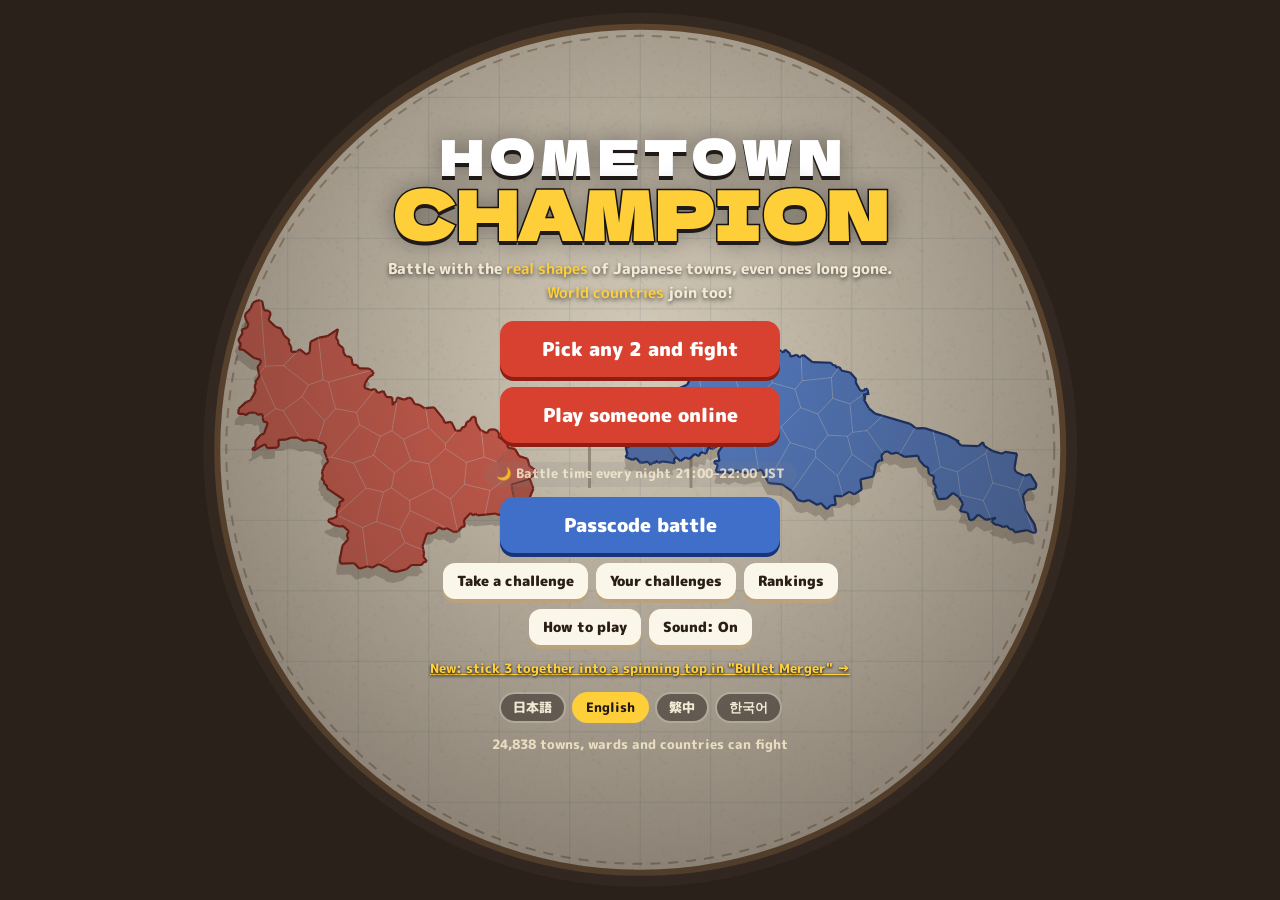
==== adcheck.html @ 445f2512 "広告の確認用ページ（見本・公開はしない） Co-Authored-By: Claude Opus 5.5 <noreply@anthropic.com> Claude-Session: https:/" ====
<!doctype html>
<html lang="ja">
<head>
<!-- Google tag (gtag.js) -->
<script async src="https://www.googletagmanager.com/gtag/js?id=G-5RB6XMN0QR"></script>
<script>
  window.dataLayer = window.dataLayer || [];
  function gtag(){dataLayer.push(arguments);}
  gtag('js', new Date());
  gtag('config', 'G-5RB6XMN0QR');
</script>
<meta charset="utf-8">
<meta name="viewport" content="width=device-width,initial-scale=1,maximum-scale=1,user-scalable=no,viewport-fit=cover">
<title>地元の最強</title>
<meta name="description" content="全国の市町村と世界の国の「本物の形」でぶつかり合う。明治から今まで、なくなった町村も昔の国も出られる。あなたの地元は最強か？">
<meta name="theme-color" content="#2a211b">
<meta property="og:title" content="地元の最強">
<meta property="og:description" content="全国の市町村と世界の国・州・都市・町、24,838が本物の形でぶつかり合う。あなたの地元は最強か？">
<meta property="og:type" content="website">
<meta property="og:url" content="https://nasubi-no-oniwa.github.io/jimoto/">
<meta property="og:site_name" content="なすびのお庭">
<meta property="og:image" content="https://nasubi-no-oniwa.github.io/jimoto/icons/ogp.png">
<meta property="og:image:width" content="1200">
<meta property="og:image:height" content="630">
<meta name="twitter:card" content="summary_large_image">
<meta name="twitter:title" content="地元の最強">
<meta name="twitter:description" content="全国の市町村と世界の国・州・都市・町、24,838が本物の形でぶつかり合う。あなたの地元は最強か？">
<meta name="twitter:image" content="https://nasubi-no-oniwa.github.io/jimoto/icons/ogp.png">
<meta name="apple-mobile-web-app-capable" content="yes">
<link rel="manifest" href="manifest.json">
<link rel="icon" href="icons/icon-192.png">
<link rel="apple-touch-icon" href="icons/apple-touch-icon.png">
<link rel="preconnect" href="https://fonts.googleapis.com">
<link rel="preconnect" href="https://fonts.gstatic.com" crossorigin>
<link href="https://fonts.googleapis.com/css2?family=Dela+Gothic+One&family=Yuji+Syuku&family=M+PLUS+Rounded+1c:wght@500;800;900&display=swap" rel="stylesheet">
<link rel="stylesheet" href="css/style.css?v=13">
<!-- nasubi-track: 結果画面とXへの投稿の回数を記録（ゲームの動きには影響しない） -->
<script>(function(){try{var G="jimoto",IDS=["result"];
function ev(n){try{if(typeof gtag==='function')gtag('event',n,{game:G});}catch(e){}}
var o=window.open;window.open=function(u){try{if(/intent\/(post|tweet)/.test(String(u)))ev('x_share');}catch(e){}return o.apply(window,arguments);};
if(!IDS.length)return;
function vis(e){if(!e||!e.isConnected||e.closest('[hidden]'))return false;var r=e.getBoundingClientRect();if(r.width<1||r.height<1)return false;for(var n=e;n&&n.nodeType===1;n=n.parentElement){var s=getComputedStyle(n);if(s.display==='none'||s.visibility==='hidden'||parseFloat(s.opacity)<0.05)return false;}return true;}
var was={};setInterval(function(){try{var any=false;for(var i=0;i<IDS.length;i++){if(vis(document.getElementById(IDS[i])))any=true;}if(any&&!was.v)ev('result_view');was.v=any;}catch(e){}},700);
}catch(e){}})();</script>
<meta name="robots" content="noindex">
<!-- nasubi-ad: 結果画面の決めた場所のいちばん下に広告の帯を1つだけ出す（遊んでいる最中は出さない・ボタンに重ねない） -->
<script>(function(){try{var C=[{"a": "#result .sheet-in", "v": "#result"}],AD='https://nasubi-no-oniwa.github.io/ad/';
if(/[?&]noad=1/.test(location.search))return;
var ifr=null,boxes=[];
function vis(e){if(!e||!e.isConnected||e.closest('[hidden]'))return false;var r=e.getBoundingClientRect();if(r.width<1||r.height<1)return false;for(var n=e;n&&n.nodeType===1;n=n.parentElement){var s=getComputedStyle(n);if(s.display==='none'||s.visibility==='hidden'||parseFloat(s.opacity)<0.05)return false;}return true;}
function mk(){var b=document.createElement('div');b.className='nsb-ad';b.style.cssText='display:block;width:320px;max-width:100%;height:50px;margin:12px auto 0;overflow:hidden;flex:0 0 auto;';return b;}
function place(){for(var i=0;i<C.length;i++){var a=document.querySelector(C[i].a);if(!a)continue;var b=boxes[i]||(boxes[i]=mk());if(b.parentNode!==a)a.appendChild(b);}}
function tick(){try{place();for(var i=0;i<C.length;i++){var v=document.querySelector(C[i].v),b=boxes[i];if(b&&vis(v)&&vis(b)){if(!ifr){ifr=document.createElement('iframe');ifr.title='ad';ifr.setAttribute('scrolling','no');ifr.width=320;ifr.height=50;ifr.style.cssText='border:0;width:320px;height:50px;display:block;max-width:100%';ifr.src=AD;}if(ifr.parentNode!==b)b.appendChild(ifr);return;}}}catch(_){}}
function go(){place();try{new MutationObserver(place).observe(document.body,{childList:true,subtree:true});}catch(_){}setInterval(tick,700);}
if(document.body)go();else document.addEventListener('DOMContentLoaded',go);
}catch(e){}})();</script>
</head>
<body>
<canvas id="arena"></canvas>

<!-- タイトル -->
<section class="screen active" id="s-title">
  <div class="t-wrap">
    <div class="logo" data-ih="logo"><span class="l1">地元の</span><span class="l2">最強</span></div>
    <p class="sub" data-ih="tagline">市町村の<b>本物の形</b>でぶつかり合え。<br>明治から今まで、なくなった町村もぜんぶ出られる。<br><b>世界の国</b>も参戦！</p>
    <div class="t-btns">
      <button class="btn big hot" id="btn-play" data-i="btn_play">好きな2つを戦わせる</button>
      <button class="btn big blue" id="btn-online" data-i="btn_online">あいことば対戦</button>
      <div class="row t-row2">
        <button class="btn sm2" id="btn-chal" data-i="btn_chal">挑戦状と戦う</button>
        <button class="btn sm2" id="btn-mine" data-i="btn_mine">あなたの挑戦状</button>
        <button class="btn sm2" id="btn-bz" data-i="btn_bz">番付</button>
      </div>
      <div class="row t-row2">
        <button class="btn sm2" id="btn-howto" data-i="howto">あそびかた</button>
        <button class="btn sm2" id="btn-snd"><span data-i="snd">音：</span><span id="snd-name">あり</span></button>
      </div>
      <p class="chal-mine" id="chal-mine"></p>
      <button class="news" id="chal-news" hidden></button>
      <a class="to-dangan" href="../dangan/" data-i="dangan_link">新作：3つをくっつけてコマにする「弾丸合併」→</a>
      <div class="langs" role="group" aria-label="Language"><button type="button" data-lang="ja">日本語</button><button type="button" data-lang="en">English</button><button type="button" data-lang="zh">繁中</button><button type="button" data-lang="ko">한국어</button></div>
    </div>
    <p class="loading" id="loading">市町村を読みこみ中…</p>
  </div>
</section>

<!-- えらぶ -->
<section class="screen" id="s-setup">
  <header class="bar">
    <button class="btn sm ghost" id="btn-setup-back" data-i="back_arrow">← もどる</button>
    <select class="cls" id="cls-sel"></select>
    <div class="mode" id="mode-box">
      <button class="seg on" data-mode="pol" data-i="pol_on">政策あり</button><button class="seg" data-mode="nopol" data-i="pol_off">政策なし</button>
    </div>
    <div class="on-st" id="on-st"></div>
  </header>
  <div class="side-tabs" id="side-tabs"></div>
  <div class="slots" id="slots" data-tab="0">
    <div class="slot" id="slot0"></div>
    <div class="vs-mid"><span>VS</span></div>
    <div class="slot" id="slot1"></div>
  </div>
  <footer class="bar bottom">
    <button class="btn big hot" id="btn-fight" data-i="fight_btn">はっけよい！</button>
  </footer>
</section>

<!-- 検索 -->
<div class="sheet" id="picker">
  <div class="sheet-in">
    <div class="pk-head">
      <input id="pk-q" type="search" placeholder="市町村の名前（ひらがなでもOK）" data-ip="ph_pk" autocomplete="off">
      <button class="btn sm" id="pk-rand" data-i="random">おまかせ</button>
      <button class="btn sm ghost" id="pk-close" data-i="close">とじる</button>
    </div>
    <div class="pk-hint" id="pk-hint" data-i="pk_hint0">例：「ふちゅう」「湯布院」「北海道 村」</div>
    <ul class="pk-list" id="pk-list"></ul>
  </div>
</div>

<!-- 試合 -->
<section class="screen" id="s-battle">
  <div class="hud">
    <div class="hp l"><b id="hn0"></b><div class="gauge"><i id="hg0"></i></div><span id="hv0">100%</span></div>
    <div class="clock" id="clock">60</div>
    <div class="hp r"><span id="hv1">100%</span><div class="gauge"><i id="hg1"></i></div><b id="hn1"></b></div>
  </div>
  <div class="call" id="call"></div>
  <div class="rec-bar" id="rec-bar" hidden><span class="rec-dot"></span><span id="rec-txt"></span><button class="btn sm" id="rec-cancel" data-i="vid_cancel">やめる</button></div>
  <div class="b-btns"><button class="btn sm ghost" id="btn-speed">×1</button><button class="btn sm ghost" id="btn-skip" data-i="skip">結果へ</button></div>
</section>

<!-- 結果 -->
<div class="sheet" id="result">
  <div class="sheet-in res">
    <div class="res-t" id="res-t"></div>
    <div class="res-line" id="res-line"></div>
    <canvas id="res-img" width="1200" height="675" hidden></canvas>
    <div class="row r-main"><button class="btn big hot img-btn" id="btn-img">勝利画像を出す</button><button class="btn big blue" id="btn-vid" data-i="vid_post">動画で投稿</button></div>
    <div class="row">
      <button class="btn" id="btn-replay" data-i="replay">もう一度見る</button>
      <button class="btn" id="btn-change">組み合わせを変える</button>
    </div>
    <div class="row" id="chal-row"><button class="btn" id="btn-chal-put" data-i="put_chal">挑戦状を置く</button><button class="btn hot" id="btn-chal-next" data-i="chal_next">べつの挑戦状と戦う</button></div>
    <p class="note" id="res-note"></p>
  </div>
</div>

<!-- 結果画像 -->
<div class="sheet" id="imgview">
  <div class="sheet-in iv">
    <img id="iv-img" alt="結果画像" data-ia="res_img">
    <div class="row">
      <button class="btn hot" id="btn-share" data-i="post_x">Xに投稿</button>
      <button class="btn" id="btn-save" data-i="save_img">画像を保存</button>
      <button class="btn" id="iv-close" data-i="close">とじる</button>
    </div>
    <p class="note" data-i="long_press">画像を長押しでも保存できます</p>
  </div>
</div>

<!-- 録画しますか？ -->
<div class="sheet" id="recq">
  <div class="sheet-in rq">
    <h3 data-i="rec_q_h">録画しますか？</h3>
    <p class="note" data-i="rec_q_note">録画すると、試合のあとすぐに動画で投稿できます。</p>
    <div class="row"><button class="btn big blue" id="rq-yes" data-i="rec_yes">録画する</button><button class="btn big" id="rq-no" data-i="rec_no">録画しない</button></div>
  </div>
</div>

<!-- 試合の動画 -->
<div class="sheet" id="vidview">
  <div class="sheet-in iv">
    <video id="vv" playsinline controls loop muted></video>
    <div class="row">
      <button class="btn hot" id="vv-share" data-i="post_x">Xに投稿</button>
      <button class="btn" id="vv-save" data-i="vid_save">動画を保存</button>
      <button class="btn" id="vv-close" data-i="close">とじる</button>
    </div>
    <p class="note" id="vv-note"></p>
  </div>
</div>

<!-- あなたの挑戦状 -->
<section class="screen" id="s-mine">
  <div class="panel">
    <header class="p-head"><button class="btn sm ghost" id="btn-mine-back" data-i="back_arrow">← もどる</button><h2 data-i="btn_mine">あなたの挑戦状</h2></header>
    <div class="p-body">
      <div id="mine-list"></div>
      <div class="xf">
        <h3 data-i="xf_h">ほかの端末に引き継ぐ</h3>
        <p class="note" data-i="xf_note">挑戦状は、この端末に覚えています。スマホを変えるときは、コードで引き継げます。</p>
        <div class="row"><button class="btn sm" id="btn-xf-out" data-i="xf_out">コードを出す</button><button class="btn sm" id="btn-xf-in" data-i="xf_in">コードを入れる</button></div>
      </div>
    </div>
  </div>
</section>

<!-- 番付 -->
<section class="screen" id="s-bz">
  <div class="panel">
    <header class="p-head"><button class="btn sm ghost" id="btn-bz-back" data-i="back_arrow">← もどる</button><h2 data-i="btn_bz">番付</h2><select class="cls" id="bz-reg" aria-label="地域" data-ia="bz_reg"></select></header>
    <div class="p-body">
      <p class="note bz-note" data-i="bz_note">この30日で挑戦者を倒した数で決まります（同じ市町村・向き・政策の相手は1回だけ数えます）。勝ちは試合を計算しなおして確かめ、合わないものは外します。</p>
      <p class="bz-st" id="bz-st"></p>
      <div id="bz-list"></div>
    </div>
  </div>
</section>

<!-- あいことば対戦 -->
<section class="screen" id="s-online">
  <div class="card on-card">
    <h2 data-i="btn_online">あいことば対戦</h2>
    <div id="on-form">
      <p class="note" data-i="on_note">同じ「あいことば」を入れた人と1対1。お互いに市町村・向き・政策をこっそり決めて、同時に公開します。3人目からは観戦です。</p>
      <label class="fld"><span data-i="name">なまえ</span><input id="in-name" maxlength="8" placeholder="8文字まで" data-ip="ph_name8"></label>
      <label class="fld"><span data-i="passcode">あいことば</span><input id="in-code" maxlength="20" placeholder="例：ちもとたいけつ" data-ip="ex_code"></label>
      <button class="btn hot wide" id="btn-join" data-i="join_in">入る</button>
    </div>
    <div id="on-wait" class="hide"><p class="big-note" id="on-msg">あいてを待っています…</p><p class="note" id="on-people"></p></div>
    <p class="err" id="on-err"></p>
    <button class="btn sm ghost" id="btn-on-back" data-i="back">もどる</button>
  </div>
</section>

<!-- あそびかた -->
<section class="screen" id="s-howto">
  <div class="card how">
    <h2 data-i="howto">あそびかた</h2>
    <ol>
      <li data-ih="how1"><b>2つの市町村をえらぶ。</b>名前（漢字でもひらがなでも）で探せます。明治から今までの市町村・区、なくなった町村もぜんぶ出られます。<b>世界の国・地域</b>（「フランス」「アメリカ」など）、カリフォルニア州・バイエルン自由州などの<b>州・省・県</b>、テヘラン・フィラデルフィアなどの<b>都市</b>、アルベロベッロ・オンフルールなどの<b>町</b>、ソビエト連邦などの<b>昔の国</b>（「昔の国」で探せます）とも戦えます。</li>
      <li data-ih="how2"><b>階級をえらぶ。</b>人口で「村の部（1万人まで）」「町の部（1万〜5万）」「市の部（5万〜30万）」「大都市の部（30万〜）」に分かれています。「全体の部」はだれでも出られます。</li>
      <li data-ih="how3"><b>向きを決める。</b>45度ずつ8方向。どこから相手に当たるかで結果が変わります。</li>
      <li data-ih="how4"><b>政策カードで味付け（3枚まで）。</b>予算は10。人口が少ない市町村には<b>交付金</b>がつき、予算が増えます（5千人未満＋10、2万人未満＋6、5万人未満＋3）。</li>
      <li data-ih="how5"><b>はっけよい！</b>あとは全自動。ぶつかるたびに割れて欠けていき、先に65％を失った方の負け。60秒たったら残りが多い方の勝ちです。もとの能力がずっと下の方が勝つと<b>「下剋上！」</b></li>
      <li data-ih="how6"><b>同じ組み合わせ・同じ向き・同じ政策なら、いつでも必ず同じ結果</b>になります。いろいろ試して、最強の地元を見つけてください。</li>
      <li data-ih="how7"><b>だれかと対戦</b>：待っている人と自動でつながります（全体の部・政策ありで勝負）。相手がいないときは、挑戦状と戦いながら待てます。毎晩21時〜22時は対戦タイム！</li>
      <li data-ih="how8"><b>挑戦状</b>：試合のあとに「挑戦状を置く」と、あなたの市町村・向き・政策が挑戦状になります。「挑戦状と戦う」で、だれかの挑戦状といつでも勝負。挑戦状ごとのリンクを送れば、その人とすぐ戦えます。「あなたの挑戦状」で1枚ずつの成績や、だれに破られたかが見られ、そこから<b>仕返し</b>もできます。</li>
      <li data-ih="how9"><b>番付</b>：都道府県・国ごとに、この30日で挑戦者を多く倒した挑戦状が「横綱」「大関」…と並びます。勝ちは試合を計算しなおして確かめています。</li>
    </ol>
    <h3 data-i="how_st_h">強さの決まり方</h3>
    <p class="note" data-ih="how_st">体力＝面積、勢い＝人口、速さ＝人口密度、かたさ＝形のまとまり、鋭さ＝形のトゲ。1980年より前になくなった町村の人口は、まわりの人口密度から出した<b>推定</b>です。読みがなにも推定のものがあります。<br>樺太（敷香町など）や台湾・朝鮮半島など、戦前の日本の外地にあった町村は、もとにしている地図データにふくまれていないため入っていません。<br>昔の国の形は、今の国や州の境界を組み合わせた<b>おおよその形</b>です。昔の国の人口は、その時代のおおよその人口です。海外の州・省・県の人口は、その中の町の人口から割り振った推定で、けただけ表示しています。区分は地図データの時点のもので、少し古いものがあります。国境は日本の立場にもとづく地図データを使っています。</p>
    <h3 data-i="data_h">データ</h3>
    <p class="credit" data-ih="credit">「国土数値情報（行政区域データ）」（国土交通省）をもとに、ROIS-DS人文学オープンデータ共同利用センター「歴史的行政区域データセットβ版」（CC BY 4.0）を加工して作成<br>人口：総務省統計局「国勢調査」（e-Stat）を加工して作成<br>読みがな：日本郵便「郵便番号データ」、総務省「標準地域コード」（e-Stat）をもとに作成<br>世界の国の形・人口：Natural Earth（パブリックドメイン）<br>国の名前：外務省「国・地域」の表記、海外領土などはUnicode CLDRの日本語名<br>州・省・県の名前：Natural Earth と Unicode CLDR の日本語名が一致したもの<br>都市の名前：Natural Earth と GeoNames の日本語名が一致したもの　都市の形：geoBoundaries（CC BY 4.0 など）　都市の人口：GeoNames<br>町の名前：GeoNames の日本語名のうち、日本語の固有名詞辞書 mecab-ipadic-NEologd（Apache License 2.0）にもあるもの<br>海外の人口の推定：GeoNames（CC BY 4.0）<br>効果音：Kenney「Impact Sounds」（CC0）　音楽：自作</p>
    <button class="btn" id="btn-how-back" data-i="back">もどる</button>
  </div>
</section>

<div class="toast" id="toast"></div>

<script src="js/i18n.js?v=12"></script>
<script src="js/firebase-config.js?v=8"></script>
<script src="js/rules.js?v=8"></script>
<script src="js/sim.js?v=8"></script>
<script src="js/data.js?v=11"></script>
<script src="js/render.js?v=12"></script>
<script src="js/resimg.js?v=11"></script>
<script src="js/sound.js?v=12"></script>
<script src="js/online.js?v=11"></script>
<script src="js/qm.js?v=11"></script>
<script src="js/chal.js?v=11"></script>
<script src="js/rec.js?v=12"></script>
<script src="js/main.js?v=12"></script>
</body>
</html>
---- css/style.css ----
:root { --paper: #f3ead6; --paper2: #fbf6ea; --ink: #2a1f17; --sumi: #1f1a17; --red: #d8402f; --red-d: #8e1d14; --blue: #3f6fc9; --blue-d: #16357a; --gold: #d9a520; --green: #3e9a55; --bg: #2a211b; }
* { box-sizing: border-box; -webkit-tap-highlight-color: transparent; }
html, body { margin: 0; height: 100%; overflow: hidden; background: var(--bg); color: var(--ink); font-family: 'M PLUS Rounded 1c', sans-serif; font-weight: 800; -webkit-user-select: none; user-select: none; }
#arena { position: fixed; inset: 0; width: 100%; height: 100%; display: block; }
button { font: inherit; color: inherit; cursor: pointer; }
.hide { display: none !important; }
.screen { position: fixed; inset: 0; display: none; }
.screen.active { display: flex; }
.btn { border: 0; border-radius: 14px; padding: 11px 18px; background: var(--paper2); color: var(--ink); font-size: 16px; font-weight: 900; box-shadow: 0 4px 0 #b9a27c; transition: transform .08s; }
.btn:active { transform: translateY(3px); box-shadow: 0 1px 0 #b9a27c; }
.btn.hot { background: var(--red); color: #fff; box-shadow: 0 4px 0 var(--red-d); }
.btn.blue { background: var(--blue); color: #fff; box-shadow: 0 4px 0 var(--blue-d); }
.btn.big { font-size: 19px; padding: 14px 22px; }
.btn.sm { font-size: 13px; padding: 7px 12px; border-radius: 10px; box-shadow: 0 3px 0 #b9a27c; }
.btn.ghost { background: rgba(255,255,255,.12); color: #fff; box-shadow: 0 3px 0 rgba(0,0,0,.35); }
.btn.wide { width: 100%; }
.btn:disabled { opacity: .45; }
.row { display: flex; gap: 10px; justify-content: center; flex-wrap: wrap; margin-top: 10px; }

/* タイトル */
#s-title { align-items: center; justify-content: center; background: radial-gradient(circle at 50% 40%, rgba(42,33,27,.15), rgba(42,33,27,.75)); }
.t-wrap { text-align: center; padding: max(16px, env(safe-area-inset-top)) 16px 16px; max-width: 560px; }
.logo { font-family: 'Dela Gothic One', sans-serif; line-height: 1; color: #fff; text-shadow: 0 4px 0 var(--sumi), 0 0 24px rgba(0,0,0,.4); }
.logo .l1 { display: block; font-size: clamp(30px, min(8vw, 9vh), 54px); letter-spacing: .1em; }
.logo .l2 { display: block; font-size: clamp(64px, min(20vw, 22vh), 140px); color: #ffcf3a; letter-spacing: .04em; -webkit-text-stroke: 3px var(--sumi); paint-order: stroke fill; }
.sub { color: #f3ead6; font-size: 15px; line-height: 1.6; margin: 12px 0 16px; text-shadow: 0 2px 4px rgba(0,0,0,.6); }
.sub b { color: #ffcf3a; }
.t-btns { display: flex; flex-direction: column; gap: 10px; align-items: center; }
.t-btns .btn.big { min-width: 280px; }
.loading { color: #e9dcc0; font-size: 13px; margin-top: 12px; }
@media (max-height: 470px) { .logo .l2 { font-size: 70px; } .sub { margin: 6px 0 8px; font-size: 13px; } .t-btns { gap: 6px; } .btn.big { padding: 10px 18px; font-size: 16px; } }

/* えらぶ */
#s-setup { flex-direction: column; background: rgba(42,33,27,.88); }
.bar { display: flex; align-items: center; gap: 10px; padding: max(8px, env(safe-area-inset-top)) max(10px, env(safe-area-inset-right)) 8px max(10px, env(safe-area-inset-left)); color: #fff; }
.bar.bottom { justify-content: center; padding-bottom: max(10px, env(safe-area-inset-bottom)); }
.bar.bottom .btn { min-width: 260px; }
.mode { display: flex; background: rgba(255,255,255,.12); border-radius: 12px; padding: 3px; margin-left: auto; }
.seg { border: 0; background: none; color: #e9dcc0; padding: 6px 12px; border-radius: 9px; font-size: 13px; }
.seg.on { background: var(--paper2); color: var(--ink); }
.on-st { font-size: 12px; color: #ffcf3a; }
.slots { flex: 1; display: flex; gap: 8px; padding: 0 max(10px, env(safe-area-inset-right)) 0 max(10px, env(safe-area-inset-left)); overflow: hidden; min-height: 0; }
.vs-mid { display: flex; align-items: center; justify-content: center; font-family: 'Dela Gothic One'; color: #ffcf3a; font-size: 24px; text-shadow: 0 3px 0 var(--sumi); }
.slot { flex: 1; min-width: 0; background: var(--paper); border-radius: 16px; padding: 10px; overflow-y: auto; box-shadow: inset 0 0 0 3px var(--red); position: relative; }
#slot1 { box-shadow: inset 0 0 0 3px var(--blue); }
@media (max-aspect-ratio: 1/1) { .slots { flex-direction: column; overflow-y: auto; } .slot { flex: none; overflow: visible; } .vs-mid { font-size: 18px; } }
.sl-side { display: inline-block; font-size: 11px; color: #fff; background: var(--red); border-radius: 6px; padding: 1px 8px; }
#slot1 .sl-side { background: var(--blue); }
.sl-empty { display: flex; flex-direction: column; align-items: center; justify-content: center; gap: 10px; min-height: 160px; color: #7a6a55; }
.sl-top { display: flex; gap: 10px; align-items: flex-start; margin-top: 6px; }
.sl-shape { position: relative; flex: 0 0 auto; }
.sl-shape canvas { display: block; background: var(--paper2); border-radius: 12px; }
.dir { display: flex; gap: 4px; justify-content: center; margin-top: 4px; }
.dir .btn { padding: 4px 9px; font-size: 13px; }
.dir-lab { font-size: 11px; color: #7a6a55; text-align: center; }
.sl-info { min-width: 0; flex: 1; }
.sl-name { font-size: 20px; line-height: 1.15; word-break: break-all; }
.sl-name small { display: block; font-size: 11px; color: #7a6a55; font-weight: 800; }
.badge { display: inline-block; font-size: 11px; padding: 2px 8px; border-radius: 999px; margin: 4px 0; background: #2f8a4b; color: #fff; }
.badge.old { background: #8a6a3a; }
.sl-data { font-size: 12px; color: #4a3a2a; line-height: 1.6; font-weight: 800; }
.sl-data .est { color: #b0571b; }
.sl-mid { display: flex; gap: 8px; align-items: center; margin-top: 6px; }
.sl-mid canvas { flex: 0 0 auto; }
.st-list { flex: 1; font-size: 12px; line-height: 1.55; }
.st-list div { display: flex; justify-content: space-between; gap: 6px; border-bottom: 1px dashed rgba(60,40,20,.15); }
.st-list span { color: #7a6a55; font-weight: 800; font-size: 10px; }
.st-list .up { color: #b07a00; } .st-list .kf { color: var(--green); } .st-list .dn { color: #b0302a; }
.pol-h { display: flex; justify-content: space-between; align-items: baseline; margin-top: 8px; font-size: 13px; }
.pol-h .bud b { font-size: 16px; } .pol-h .kof { color: var(--green); font-size: 11px; }
.pols { display: grid; grid-template-columns: repeat(auto-fill, minmax(118px, 1fr)); gap: 6px; margin-top: 6px; }
.pol { border: 2px solid rgba(60,40,20,.2); background: var(--paper2); border-radius: 10px; padding: 5px 7px; text-align: left; font-size: 12px; line-height: 1.25; }
.pol b { font-size: 13px; } .pol i { float: right; font-style: normal; background: var(--ink); color: #fff; border-radius: 6px; padding: 0 5px; font-size: 11px; }
.pol small { display: block; color: #6a5a45; font-size: 10px; font-weight: 800; }
.pol.on { border-color: var(--gold); background: #fff3c8; }
.pol.on.kf { border-color: var(--green); background: #e1f3e4; }
.pol:disabled { opacity: .4; }
.sl-btns { display: flex; gap: 6px; margin-top: 8px; }
.hidden-foe { display: flex; align-items: center; justify-content: center; min-height: 160px; color: #7a6a55; text-align: center; font-size: 14px; }

/* 検索 */
.sheet { position: fixed; inset: 0; background: rgba(20,15,10,.6); display: none; align-items: center; justify-content: center; z-index: 20; padding: 10px; }
.sheet.on { display: flex; }
.sheet-in { background: var(--paper); border-radius: 18px; width: 100%; max-width: 620px; max-height: 100%; display: flex; flex-direction: column; overflow: hidden; box-shadow: 0 20px 40px rgba(0,0,0,.4); }
.pk-head { display: flex; gap: 6px; padding: 10px; }
.pk-head input { flex: 1; min-width: 0; font: inherit; font-size: 17px; padding: 9px 12px; border-radius: 12px; border: 2px solid #c9b38f; background: #fff; -webkit-user-select: text; user-select: text; }
.pk-hint { font-size: 12px; color: #7a6a55; padding: 0 12px 6px; }
.pk-list { list-style: none; margin: 0; padding: 0 6px 10px; overflow-y: auto; flex: 1; }
.pk-list li { display: flex; align-items: center; gap: 10px; padding: 8px; border-radius: 10px; cursor: pointer; }
.pk-list li:nth-child(odd) { background: rgba(255,255,255,.45); }
.pk-list li:active { background: #fff3c8; }
.pk-list .nm { font-size: 16px; } .pk-list .kn { font-size: 11px; color: #7a6a55; display: block; font-weight: 800; }
.pk-list .bd { margin-left: auto; text-align: right; font-size: 11px; white-space: nowrap; }

/* 試合 */
#s-battle { pointer-events: none; }
.hud { position: absolute; top: max(6px, env(safe-area-inset-top)); left: max(8px, env(safe-area-inset-left)); right: max(8px, env(safe-area-inset-right)); display: flex; align-items: center; gap: 8px; color: #fff; }
.hp { flex: 1; display: flex; align-items: center; gap: 6px; min-width: 0; }
.hp.r { flex-direction: row; }
.hp b { font-size: 13px; white-space: nowrap; overflow: hidden; text-overflow: ellipsis; max-width: 34%; }
.hp span { font-size: 13px; font-variant-numeric: tabular-nums; width: 40px; text-align: center; }
.gauge { flex: 1; height: 14px; background: rgba(255,255,255,.15); border-radius: 7px; overflow: hidden; position: relative; }
.gauge::after { content: ''; position: absolute; top: 0; bottom: 0; left: 35%; width: 2px; background: rgba(255,255,255,.6); }
.hp.r .gauge::after { left: auto; right: 35%; }
.gauge i { display: block; height: 100%; width: 100%; background: var(--red); transition: width .2s; }
.hp.r .gauge i { background: var(--blue); margin-left: auto; }
.clock { font-family: 'Dela Gothic One'; font-size: 24px; min-width: 44px; text-align: center; color: #ffcf3a; }
.call { position: absolute; left: 0; right: 0; top: 40%; text-align: center; font-family: 'Dela Gothic One'; font-size: clamp(36px, 9vw, 80px); color: #fff; text-shadow: 0 5px 0 var(--sumi), 0 0 20px rgba(0,0,0,.5); opacity: 0; transform: scale(.8); transition: opacity .2s, transform .25s; white-space: pre-line; line-height: 1.1; }
.call.on { opacity: 1; transform: scale(1); }
.call small { display: block; font-family: 'M PLUS Rounded 1c'; font-size: .3em; margin-top: 6px; }
.b-btns { position: absolute; right: max(10px, env(safe-area-inset-right)); bottom: max(10px, env(safe-area-inset-bottom)); display: flex; gap: 6px; pointer-events: auto; }

/* 結果 */
.res { padding: 12px; text-align: center; overflow-y: auto; }
.res-t { font-family: 'Dela Gothic One'; font-size: 34px; color: var(--red-d); }
.res-line { font-size: 15px; margin: 2px 0 8px; }
#res-img { width: 100%; height: auto; border-radius: 10px; box-shadow: 0 4px 12px rgba(0,0,0,.25); }
.note { font-size: 12px; color: #6a5a45; font-weight: 500; line-height: 1.6; }

/* カード */
#s-online, #s-howto { align-items: center; justify-content: center; background: rgba(42,33,27,.85); padding: 10px; }
.card { background: var(--paper); border-radius: 18px; padding: 16px 18px; max-width: 520px; width: 100%; max-height: 100%; overflow-y: auto; text-align: center; }
.card h2 { font-family: 'Dela Gothic One'; font-weight: 400; margin: 0 0 8px; }
.card h3 { margin: 12px 0 4px; font-size: 15px; text-align: left; }
.how { max-width: 640px; text-align: left; }
.how h2 { text-align: center; } .how ol { padding-left: 1.3em; font-size: 14px; font-weight: 500; line-height: 1.65; margin: 0; } .how li { margin-bottom: 6px; } .how b { font-weight: 900; }
.how .btn { display: block; margin: 12px auto 0; }
.credit { font-size: 11px; color: #6a5a45; font-weight: 500; line-height: 1.6; }
.fld { display: flex; flex-direction: column; text-align: left; font-size: 13px; gap: 4px; margin-bottom: 10px; }
.fld input { font: inherit; font-size: 17px; padding: 10px 12px; border-radius: 12px; border: 2px solid #c9b38f; -webkit-user-select: text; user-select: text; }
.big-note { font-size: 17px; } .err { color: #c0281c; font-size: 13px; min-height: 1em; }
.toast { position: fixed; left: 50%; bottom: 24px; transform: translateX(-50%); background: rgba(20,15,10,.88); color: #fff; padding: 8px 16px; border-radius: 999px; font-size: 14px; opacity: 0; transition: opacity .25s; pointer-events: none; z-index: 30; }
.toast.on { opacity: 1; }
#res-img { max-height: 46vh; width: auto; max-width: 100%; }
@media (max-height: 470px) { .res-t { font-size: 24px; } .res-line { font-size: 13px; margin-bottom: 4px; } #res-img { max-height: 40vh; } .res .row { margin-top: 6px; } .res .btn { padding: 8px 14px; font-size: 14px; } .sl-shape canvas { width: 96px !important; height: 96px !important; } .sl-name { font-size: 17px; } }

.cls { font: inherit; font-size: 13px; font-weight: 900; padding: 6px 8px; border-radius: 10px; border: 0; background: var(--paper2); color: var(--ink); max-width: 46vw; }
.cls-warn { background: #fde2d8; color: #9a2a14; border-radius: 10px; padding: 4px 8px; font-size: 12px; margin-top: 6px; }
.gk { display: inline-block; background: #ffcf3a; color: var(--sumi); border-radius: 8px; padding: 0 8px; margin-left: 6px; font-family: 'Dela Gothic One'; font-weight: 400; }
/* 挑戦状 */
.chal-mine { margin: 2px 0 0; font-size: 13px; font-weight: 800; color: #ffcf3a; min-height: 0; text-shadow: 0 1px 0 rgba(0,0,0,.5); }
.chal-mine:empty { display: none; }
.chal-h { display: block; font-size: 11px; font-weight: 800; opacity: .8; }
#chal-row .btn[hidden], .btn[hidden] { display: none !important; }
#chal-row:not(:has(.btn:not([hidden]))) { display: none; }
.qm-cnt { color: #f3e7cf; }
@media (max-height: 470px) { .qm-cnt { margin-top: 0; font-size: 11.5px; line-height: 1.35; } .qm-cnt .qm-prime { margin-top: 1px; padding: 1px 10px; font-size: 11px !important; } }
@media (max-height: 420px) { .sub { display: none; } }
@media (max-height: 420px) { .logo .l2 { font-size: 58px; } .logo .l1 { font-size: 20px; } }
.pk-list li.pk-note { font-size: 12.5px; color: #7a5a2a; cursor: default; background: transparent; line-height: 1.5; }
.pk-list .nm small { font-size: .78em; opacity: .75; font-weight: 800; }
/* 結果画像 */
.img-btn { display: block; margin: 6px auto 2px; min-width: 260px; }
#imgview { z-index: 25; background: rgba(15,11,8,.86); }
.iv { padding: 12px; text-align: center; width: auto; max-width: min(940px, 100%); overflow-y: auto; }
.iv img { display: block; margin: 0 auto; width: auto; max-width: 100%; height: auto; max-height: calc(100vh - 150px); object-fit: contain; border-radius: 10px; box-shadow: 0 6px 16px rgba(0,0,0,.35); -webkit-touch-callout: default; -webkit-user-select: auto; user-select: auto; }
.iv .note { margin: 6px 0 0; }
@media (max-height: 470px) { .iv img { max-height: calc(100vh - 110px); } .iv .row { margin-top: 6px; } .iv .btn { padding: 8px 14px; font-size: 14px; } }
#res-img[hidden] { display: none !important; }
/* タイトル：あなたの挑戦状・番付・お知らせ */
.t-row2 { margin-top: 0; gap: 8px; }
.btn.sm2 { font-size: 14px; padding: 8px 14px; border-radius: 12px; }

.news { border: 0; background: #ffcf3a; color: var(--sumi); font: inherit; font-size: 13px; font-weight: 800; padding: 6px 14px; border-radius: 999px; box-shadow: 0 3px 0 #9a7410; max-width: 100%; animation: newsPop .6s ease-out; }
.news b { font-weight: 900; }
.news[hidden] { display: none; }
@keyframes newsPop { 0% { transform: scale(.7); opacity: 0; } 70% { transform: scale(1.06); } 100% { transform: scale(1); opacity: 1; } }
@media (max-height: 470px) { .t-row2 .btn { padding: 6px 12px; font-size: 13px; } .news { padding: 4px 12px; font-size: 12px; } }
/* 画面（あなたの挑戦状・番付） */
#s-mine, #s-bz { align-items: stretch; justify-content: center; background: rgba(42,33,27,.92); padding: max(8px, env(safe-area-inset-top)) max(8px, env(safe-area-inset-right)) max(8px, env(safe-area-inset-bottom)) max(8px, env(safe-area-inset-left)); }
.panel { background: var(--paper); border-radius: 18px; width: 100%; max-width: 620px; display: flex; flex-direction: column; overflow: hidden; }
.p-head { display: flex; align-items: center; gap: 8px; padding: 10px 12px; background: var(--sumi); color: #fff; flex-wrap: wrap; }
.p-head h2 { margin: 0; font-family: 'Dela Gothic One'; font-weight: 400; font-size: 20px; letter-spacing: .04em; }
.p-head .cls { margin-left: auto; max-width: 52vw; font-size: 14px; padding: 7px 8px; }
.p-body { flex: 1; overflow-y: auto; padding: 10px 12px 16px; -webkit-overflow-scrolling: touch; }
.mc-empty { text-align: center; color: #6a5a45; font-size: 14px; line-height: 1.7; padding: 20px 6px; margin: 0; }
.mc { background: var(--paper2); border-radius: 14px; padding: 10px; margin-bottom: 10px; box-shadow: 0 2px 0 #d9c8a6; }
.mc.gone { opacity: .6; }
.mc-head { display: flex; gap: 10px; align-items: center; }
.mc-shape { flex: 0 0 auto; background: #fff; border-radius: 10px; }
.mc-info { min-width: 0; flex: 1; display: flex; flex-direction: column; gap: 1px; }
.mc-info b { font-size: 19px; line-height: 1.2; word-break: break-all; }
.mc-info small { font-size: 11.5px; color: #6a5a45; font-weight: 800; }
.mc-rec { display: flex; align-items: baseline; gap: 6px; flex-wrap: wrap; margin-top: 2px; }
.mc-rec .w { color: var(--red-d); font-size: 17px; font-weight: 900; } .mc-rec .l { color: var(--blue-d); font-size: 17px; font-weight: 900; }
.mc-rec em { font-style: normal; background: #6a5a45; color: #fff; font-size: 11px; border-radius: 6px; padding: 1px 7px; }
.mc-res { list-style: none; margin: 8px 0 0; padding: 0; border-top: 1px dashed rgba(60,40,20,.2); }
.mc-res li { display: flex; align-items: center; gap: 8px; padding: 6px 2px; border-bottom: 1px dashed rgba(60,40,20,.12); font-size: 13px; }
.mc-res li.none { color: #7a6a55; font-weight: 500; }
.mc-res li.new { background: #fff3c8; border-radius: 8px; }
.mc-res .mk { flex: 0 0 auto; width: 26px; height: 26px; border-radius: 50%; display: flex; align-items: center; justify-content: center; color: #fff; font-size: 13px; font-weight: 900; }
.mc-res .mk.w { background: var(--red); } .mc-res .mk.l { background: #6a5a45; }
.mc-res .who { flex: 1; min-width: 0; line-height: 1.35; word-break: break-all; }
.mc-res .who small { display: block; color: #8a7a65; font-size: 11px; font-weight: 500; }
.mc-res .btn { flex: 0 0 auto; }
.mc-btns { display: flex; gap: 6px; flex-wrap: wrap; margin-top: 8px; }
.xf { border-top: 2px dashed rgba(60,40,20,.2); margin-top: 6px; padding-top: 6px; text-align: center; }
.xf h3 { margin: 6px 0 2px; font-size: 15px; }
.xf .note { margin: 0; }
.xf-code { font-family: 'Dela Gothic One'; font-size: 34px; letter-spacing: .08em; margin: 6px 0; color: var(--ink); -webkit-user-select: all; user-select: all; }
/* 番付 */
.bz-note { margin: 0 0 6px; }
.bz-st { font-size: 12px; color: #9a6a10; margin: 0 0 6px; min-height: 1em; }
.bz-st:empty { display: none; }
.bz-row { display: flex; align-items: center; gap: 8px; background: var(--paper2); border-radius: 12px; padding: 8px; margin-bottom: 8px; box-shadow: 0 2px 0 #d9c8a6; }
.bz-row.top { background: linear-gradient(135deg, #fff6d8, #ffe08a); box-shadow: 0 2px 0 #c9a23a; }
.bz-rank { flex: 0 0 auto; writing-mode: vertical-rl; font-family: 'Yuji Syuku', serif; font-weight: 400; font-size: 17px; background: var(--sumi); color: #fff; border-radius: 8px; padding: 6px 3px; min-height: 64px; display: flex; align-items: center; justify-content: center; letter-spacing: .05em; }
.bz-row.top .bz-rank { background: #c8281c; font-size: 20px; }
.bz-info { flex: 1; min-width: 0; display: flex; flex-direction: column; line-height: 1.3; }
.bz-info small { font-size: 11px; color: #6a5a45; font-weight: 800; }
.bz-info .nm { font-size: 17px; word-break: break-all; }
.bz-w { font-size: 12px; color: #4a3a2a; }
.bz-w b { color: var(--red-d); font-size: 15px; margin: 0 2px; }
.bz-w i { font-style: normal; margin-left: 6px; font-size: 10.5px; background: #e9dcc0; border-radius: 6px; padding: 1px 6px; color: #7a5a2a; }
.bz-row .btn { flex: 0 0 auto; }
.bz-row .btn:disabled { opacity: .55; }
/* 上の帯：せまい画面でもつぶれないように（説明は2段目へ） */
#s-setup .bar:not(.bottom) { flex-wrap: wrap; row-gap: 6px; }
.bar .btn, .seg { white-space: nowrap; flex: 0 0 auto; }
#s-setup .bar .cls { flex: 0 1 auto; min-width: 0; }
.on-st { flex: 1 0 100%; order: 9; line-height: 1.4; }
.on-st:empty { display: none; }
.qm-card .xf-code, .xf-code { font-size: 34px !important; line-height: 1.2; }
/* タイトルが入りきらない画面では、上が切れずにスクロールできるように */
#s-title { align-items: flex-start; overflow-y: auto; -webkit-overflow-scrolling: touch; }
#s-title .t-wrap { margin: auto; }
@media (max-height: 700px) { .logo .l2 { font-size: clamp(56px, min(18vw, 15vh), 120px); } .sub { margin: 8px 0 10px; } }
@media (max-height: 470px) { .sub { display: none; } .logo .l1 { font-size: 22px; } .logo .l2 { font-size: 56px; } .t-btns .btn.big { padding: 9px 18px; font-size: 16px; } }
.toast { bottom: calc(90px + env(safe-area-inset-bottom)); max-width: calc(100% - 32px); text-align: center; }
.bz-w { display: flex; flex-wrap: wrap; column-gap: 8px; }
.bz-w > span { white-space: nowrap; }
.bz-info small b { word-break: break-all; }
.mc-note { flex-basis: 100%; font-size: 11px; color: #8a7a65; font-weight: 500; }
/* スマホで2回つづけてタップしても拡大しないように（スクロールはそのままできる） */
html, body, * { touch-action: manipulation; }

/* 弾丸合併へのリンク */
.to-dangan { display: inline-block; margin-top: 4px; color: #ffcf3a; font-size: 13px; font-weight: 800; text-shadow: 0 1px 3px #000; }
@media (max-height: 470px) { .to-dangan { font-size: 12px; margin-top: 0; } }

/* ことばの切りかえ（タイトルは暗い背景なので明るい色） */
.langs{display:flex;flex-wrap:wrap;gap:6px;justify-content:center;margin-top:4px}
.langs button{font:800 13px 'M PLUS Rounded 1c',sans-serif;background:rgba(23,17,13,.45);color:#f3ead6;border:2px solid rgba(243,234,214,.55);border-radius:999px;padding:4px 12px;cursor:pointer}
.langs button[aria-pressed="true"]{background:#ffcf3a;color:var(--sumi);border-color:#ffcf3a}
@media (max-height: 470px) { .langs { margin-top: 0; } .langs button { padding: 2px 10px; font-size: 12px; } }
/* 韓国語：Dela Gothic One にハングルがないので Black Han Sans */
html[data-lang="ko"] .logo,html[data-lang="ko"] .call,html[data-lang="ko"] .clock,html[data-lang="ko"] .res-t,html[data-lang="ko"] .card h2,html[data-lang="ko"] .p-head h2,html[data-lang="ko"] .gk,html[data-lang="ko"] .vs-mid,html[data-lang="ko"] .xf-code{font-family:'Black Han Sans','Dela Gothic One',sans-serif;font-weight:400}
html[data-lang="ko"] .logo .l2{letter-spacing:.08em}
/* 繁體中文の題字 */
html[data-lang="zh"] .logo{font-family:'Noto Sans TC','Dela Gothic One',sans-serif;font-weight:900;font-synthesis:none}
/* 英語の題字：横に長いので小さめ */
html[data-lang="en"] .logo .l1{letter-spacing:.16em;padding-left:.16em;font-size:clamp(24px,min(7vw,7.5vh),46px)}
html[data-lang="en"] .logo .l2{font-size:clamp(32px,min(11vw,12vh),66px);letter-spacing:.02em}
@media (max-height: 470px) { html[data-lang="en"] .logo .l2 { font-size: 46px; } }
@media (max-height: 420px) { html[data-lang="en"] .logo .l2 { font-size: 40px; } html[data-lang="en"] .logo .l1 { font-size: 18px; } }
/* 外国語は長い名前が多いので、語の切れ目で折り返す */
html:not([data-lang="ja"]) .sl-name{word-break:normal;overflow-wrap:anywhere}
html:not([data-lang="ja"]) .mc-info b,html:not([data-lang="ja"]) .mc-res .who{word-break:normal;overflow-wrap:anywhere}
html[data-lang="ko"] .sl-name,html[data-lang="ko"] .res-line,html[data-lang="ko"] .mc-info b{word-break:keep-all;overflow-wrap:anywhere}
/* 韓国語：語の途中で折り返さない */
html[data-lang="ko"] .res-t,html[data-lang="ko"] .call,html[data-lang="ko"] .qm-fld,html[data-lang="ko"] .pk-list .badge,html[data-lang="ko"] .mc-res .who,html[data-lang="ko"] .hidden-foe,html[data-lang="ko"] .cls-warn{word-break:keep-all;overflow-wrap:anywhere}
html:not([data-lang="ja"]) .qm-fld{white-space:nowrap}
.qm-fld input{min-width:0}
html:not([data-lang="ja"]) .bz-w > span{white-space:normal}
/* タイトル：入りきらない画面では上からスクロール（入るときは今までどおり真ん中） */
#s-title{overflow-y:auto;align-items:flex-start;-webkit-overflow-scrolling:touch}
#s-title .t-wrap{margin:auto}
/* 明るい箱の上の「とじる」「もどる」が見えるように */
.card .btn.ghost,.sheet-in .btn.ghost{background:rgba(42,33,27,.1);color:var(--ink);box-shadow:0 3px 0 rgba(42,33,27,.2)}
/* 検索：外国語の合併先は長いので折り返す */
html:not([data-lang="ja"]) .pk-list .bd{white-space:normal;max-width:48%}
html:not([data-lang="ja"]) .pk-list .bd .badge{line-height:1.35}
/* 番付の位：英語・韓国語は横書き */
html[data-lang="en"] .bz-rank,html[data-lang="ko"] .bz-rank{writing-mode:horizontal-tb;font-family:'M PLUS Rounded 1c',sans-serif;font-weight:900;font-size:12px;width:62px;min-height:52px;padding:4px;text-align:center;letter-spacing:0;line-height:1.2}
html[data-lang="en"] .bz-row.top .bz-rank,html[data-lang="ko"] .bz-row.top .bz-rank{font-size:13px}
/* 繁體中文：筆の字体に繁体字がないので、丸ゴシックの横書き */
html[data-lang="zh"] .bz-rank{writing-mode:horizontal-tb;font-family:'M PLUS Rounded 1c',sans-serif;font-weight:900;font-size:14px;width:50px;min-height:52px;padding:4px;text-align:center;letter-spacing:0;line-height:1.2}

/* ===== 2026-10-31 リニューアル：スマホで選びやすく ===== */
.side-tabs { display: none; }
@media (max-aspect-ratio: 1/1) {
  .side-tabs { display: flex; align-items: stretch; gap: 6px; padding: 0 max(10px, env(safe-area-inset-right)) 8px max(10px, env(safe-area-inset-left)); }
  .stab { flex: 1 1 0; min-width: 0; display: flex; align-items: center; gap: 6px; border: 0; border-radius: 14px; padding: 6px 8px; background: rgba(243,234,214,.18); color: #f3ead6; text-align: left; box-shadow: inset 0 0 0 2px rgba(243,234,214,.25); }
  .stab canvas { width: 44px; height: 44px; flex: 0 0 auto; background: rgba(251,246,234,.9); border-radius: 10px; }
  .st-t { min-width: 0; display: flex; flex-direction: column; line-height: 1.2; }
  .st-t small { font-size: 11px; opacity: .85; }
  .st-t b { font-size: 15px; white-space: nowrap; overflow: hidden; text-overflow: ellipsis; }
  .stab.on { background: var(--paper); color: var(--ink); box-shadow: inset 0 0 0 3px var(--red), 0 3px 0 rgba(0,0,0,.35); }
  .stab.s1.on { box-shadow: inset 0 0 0 3px var(--blue), 0 3px 0 rgba(0,0,0,.35); }
  .stab.empty:not(.on) { animation: stabPulse 1.4s ease-in-out infinite; }
  @keyframes stabPulse { 50% { background: rgba(255,207,58,.38); } }
  .st-vs { align-self: center; font-family: 'Dela Gothic One'; color: #ffcf3a; font-size: 16px; text-shadow: 0 2px 0 var(--sumi); }
  html[data-lang="ko"] .st-vs { font-family: 'Black Han Sans','Dela Gothic One',sans-serif; }
  /* えらんでいる方だけを大きく出す */
  .slots { flex-direction: column; overflow: hidden; }
  .slots .vs-mid { display: none; }
  .slots[data-tab="0"] #slot1, .slots[data-tab="1"] #slot0 { display: none; }
  .slots .slot { flex: 1 1 auto; overflow-y: auto; -webkit-overflow-scrolling: touch; }
  /* 向き・政策を押しやすく */
  .dir { gap: 8px; }
  .dir .btn { padding: 8px 14px; font-size: 20px; line-height: 1; border-radius: 12px; }
  .pols { grid-template-columns: repeat(auto-fill, minmax(140px, 1fr)); gap: 8px; }
  .pol { min-height: 58px; padding: 8px 9px; }
  .pol b { font-size: 14px; }
  .pol i { font-size: 13px; padding: 1px 7px; }
  .pol small { font-size: 12px; line-height: 1.35; margin-top: 2px; }
  .sl-btns .btn { flex: 1 1 0; padding: 10px 12px; font-size: 15px; }
  /* 上の帯を1段に */
  #s-setup .bar:not(.bottom) { gap: 6px; }
  #s-setup .bar .cls { flex: 1 1 0; width: 0; min-width: 0; }
  #s-setup .bar .seg { padding: 6px 8px; font-size: 12px; }
}
/* 政策カード：説明の字を読みやすく（PCも） */
.pol small { font-size: 11.5px; line-height: 1.35; }
.pol.no { opacity: .45; }
/* 試合中のボタンを押しやすく */
.b-btns { gap: 8px; }
.b-btns .btn { padding: 10px 16px; font-size: 15px; border-radius: 12px; min-width: 64px; }
/* 検索：スマホではキーボードに隠れないよう、上に寄せる */
@media (max-aspect-ratio: 1/1) {
  #picker { align-items: flex-start; padding-top: max(10px, env(safe-area-inset-top)); }
  #picker .sheet-in { max-height: calc(100dvh - 20px); }
}
/* 結果：ボタンを2列にまとめる */
.res .row { flex-wrap: nowrap; gap: 8px; }
.res .row .btn { flex: 1 1 0; min-width: 0; padding: 11px 8px; font-size: 15px; }
.res .row .btn[hidden] { display: none; }
.res .row.r-main .btn { font-size: 16px; padding: 13px 8px; }
/* タイトルの説明：日本語は言葉の切れ目で折り返す */
html[data-lang="ja"] .sub { word-break: keep-all; overflow-wrap: anywhere; }
/* 録画しますか？ */
#recq { z-index: 26; }
.rq { padding: 18px 16px 16px; text-align: center; max-width: 420px; }
.rq h3 { font-family: 'Dela Gothic One'; font-weight: 400; font-size: 24px; margin: 0 0 6px; }
html[data-lang="ko"] .rq h3 { font-family: 'Black Han Sans','Dela Gothic One',sans-serif; }
.rq .row { flex-wrap: nowrap; }
.rq .row .btn { flex: 1 1 0; min-width: 0; padding: 14px 8px; }
.rq .btn.pick { outline: 3px solid var(--gold); outline-offset: 2px; }
/* 録画中の帯（動画には映らない） */
.rec-bar { position: absolute; left: 50%; top: calc(58px + env(safe-area-inset-top)); transform: translateX(-50%); display: flex; align-items: center; gap: 8px; background: rgba(20,15,11,.82); color: #fff; border-radius: 999px; padding: 5px 6px 5px 14px; font-size: 14px; white-space: nowrap; z-index: 5; }
.rec-bar[hidden] { display: none; }
.rec-dot { width: 12px; height: 12px; border-radius: 50%; background: #ff3b30; animation: recBlink 1s steps(2) infinite; }
@keyframes recBlink { 50% { opacity: .25; } }
.rec-bar .btn { padding: 5px 12px; font-size: 13px; }
/* 試合の動画 */
#vidview { z-index: 25; background: rgba(15,11,8,.86); }
#vv { display: block; margin: 0 auto; max-width: 100%; max-height: calc(100vh - 170px); max-height: calc(100dvh - 170px); border-radius: 10px; background: #000; box-shadow: 0 6px 16px rgba(0,0,0,.35); }
#vidview .row { flex-wrap: nowrap; gap: 8px; }
#vidview .row .btn { flex: 1 1 0; min-width: 0; padding: 11px 8px; font-size: 15px; }
html[data-lang="ko"] .res .row .btn, html[data-lang="ko"] .rq .btn, html[data-lang="ko"] #vidview .btn { word-break: keep-all; overflow-wrap: anywhere; }
/* 試合の大きな文字：外国語は長いので、はみ出さないように小さめ・折り返し */
.call { padding: 0 12px; overflow-wrap: anywhere; }
html:not([data-lang="ja"]) .call { font-size: clamp(30px, 8vw, 72px); }
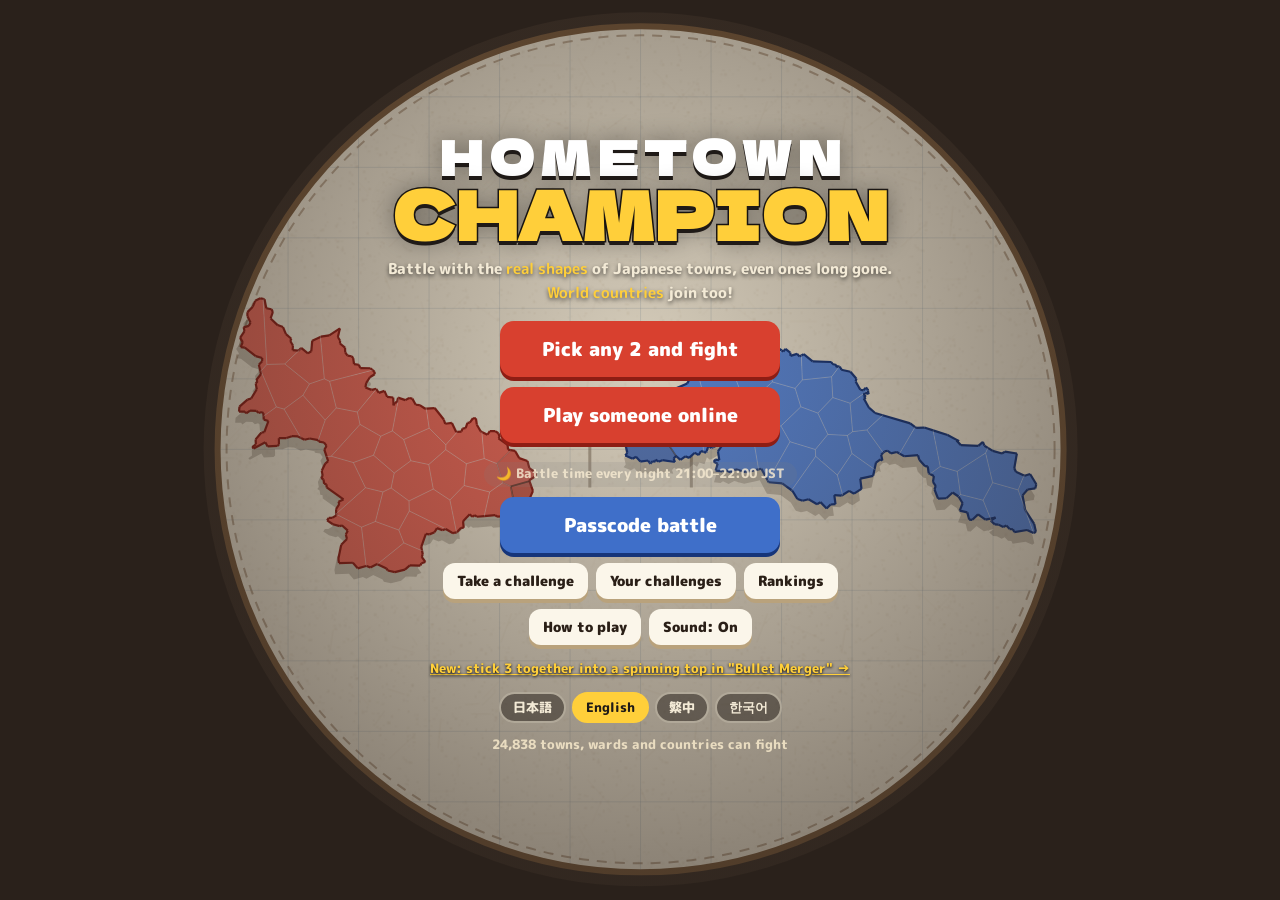
==== commit ad77dde6: "広告の確認用ページ：広告の幅320pxを切らないように Co-Authored-By: Claude Opus 5.5 <noreply@anthropic.com> Claude-Session: " ====
--- a/adcheck.html
+++ b/adcheck.html
@@ -43,14 +43,14 @@
 var was={};setInterval(function(){try{var any=false;for(var i=0;i<IDS.length;i++){if(vis(document.getElementById(IDS[i])))any=true;}if(any&&!was.v)ev('result_view');was.v=any;}catch(e){}},700);
 }catch(e){}})();</script>
 <meta name="robots" content="noindex">
-<!-- nasubi-ad: 結果画面の決めた場所のいちばん下に広告の帯を1つだけ出す（遊んでいる最中は出さない・ボタンに重ねない） -->
+<!-- nasubi-ad: 結果画面の決めた場所のいちばん下に広告の帯を1つだけ出す（遊んでいる最中は出さない・ボタンに重ねない・広告の幅320pxを切らない） -->
 <script>(function(){try{var C=[{"a": "#result .sheet-in", "v": "#result"}],AD='https://nasubi-no-oniwa.github.io/ad/';
 if(/[?&]noad=1/.test(location.search))return;
 var ifr=null,boxes=[];
 function vis(e){if(!e||!e.isConnected||e.closest('[hidden]'))return false;var r=e.getBoundingClientRect();if(r.width<1||r.height<1)return false;for(var n=e;n&&n.nodeType===1;n=n.parentElement){var s=getComputedStyle(n);if(s.display==='none'||s.visibility==='hidden'||parseFloat(s.opacity)<0.05)return false;}return true;}
-function mk(){var b=document.createElement('div');b.className='nsb-ad';b.style.cssText='display:block;width:320px;max-width:100%;height:50px;margin:12px auto 0;overflow:hidden;flex:0 0 auto;';return b;}
+function mk(){var b=document.createElement('div');b.className='nsb-ad';b.style.cssText='display:block;position:static;float:none;box-sizing:content-box;width:320px;min-width:320px;max-width:none;height:50px;margin:12px calc((100% - 320px) / 2) 0;padding:0;border:0;background:none;box-shadow:none;border-radius:0;transform:none;overflow:hidden;flex:0 0 auto;align-self:center;';return b;}
 function place(){for(var i=0;i<C.length;i++){var a=document.querySelector(C[i].a);if(!a)continue;var b=boxes[i]||(boxes[i]=mk());if(b.parentNode!==a)a.appendChild(b);}}
-function tick(){try{place();for(var i=0;i<C.length;i++){var v=document.querySelector(C[i].v),b=boxes[i];if(b&&vis(v)&&vis(b)){if(!ifr){ifr=document.createElement('iframe');ifr.title='ad';ifr.setAttribute('scrolling','no');ifr.width=320;ifr.height=50;ifr.style.cssText='border:0;width:320px;height:50px;display:block;max-width:100%';ifr.src=AD;}if(ifr.parentNode!==b)b.appendChild(ifr);return;}}}catch(_){}}
+function tick(){try{place();for(var i=0;i<C.length;i++){var v=document.querySelector(C[i].v),b=boxes[i];if(b&&vis(v)&&vis(b)){if(!ifr){ifr=document.createElement('iframe');ifr.title='ad';ifr.setAttribute('scrolling','no');ifr.width=320;ifr.height=50;ifr.style.cssText='border:0;margin:0;padding:0;width:320px;height:50px;display:block;max-width:none';ifr.src=AD;}if(ifr.parentNode!==b)b.appendChild(ifr);return;}}}catch(_){}}
 function go(){place();try{new MutationObserver(place).observe(document.body,{childList:true,subtree:true});}catch(_){}setInterval(tick,700);}
 if(document.body)go();else document.addEventListener('DOMContentLoaded',go);
 }catch(e){}})();</script>
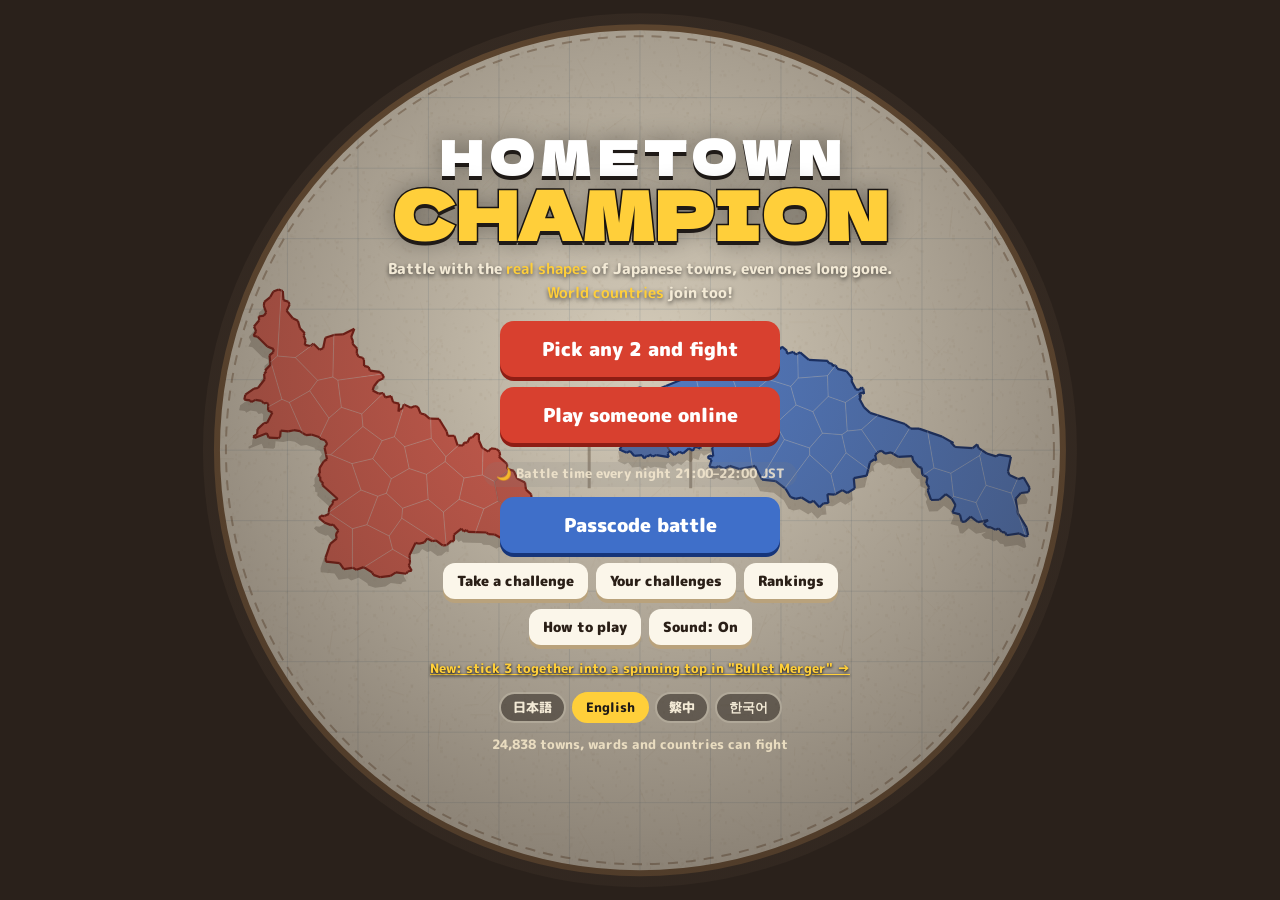
==== commit e3e4dedf: "広告の確認用ページ：結果が出て1.2秒たってから広告を見せる版（本番はまだ） Co-Authored-By: Claude Opus 5.5 <noreply@anthropic.com> Claud" ====
--- a/adcheck.html
+++ b/adcheck.html
@@ -42,18 +42,23 @@
 function vis(e){if(!e||!e.isConnected||e.closest('[hidden]'))return false;var r=e.getBoundingClientRect();if(r.width<1||r.height<1)return false;for(var n=e;n&&n.nodeType===1;n=n.parentElement){var s=getComputedStyle(n);if(s.display==='none'||s.visibility==='hidden'||parseFloat(s.opacity)<0.05)return false;}return true;}
 var was={};setInterval(function(){try{var any=false;for(var i=0;i<IDS.length;i++){if(vis(document.getElementById(IDS[i])))any=true;}if(any&&!was.v)ev('result_view');was.v=any;}catch(e){}},700);
 }catch(e){}})();</script>
-<meta name="robots" content="noindex">
-<!-- nasubi-ad: 結果画面の決めた場所のいちばん下に広告の帯を1つだけ出す（遊んでいる最中は出さない・ボタンに重ねない・広告の幅320pxを切らない） -->
-<script>(function(){try{var C=[{"a": "#result .sheet-in", "v": "#result"}],AD='https://nasubi-no-oniwa.github.io/ad/';
+<!-- nasubi-ad: 結果画面の決めた場所に広告の帯を1つだけ出す（遊んでいる最中は出さない・ボタンに重ねない・広告の幅320pxを切らない・結果が出て1.2秒たってから見せる） -->
+<script>(function(){try{var C=[{"a": "#result .sheet-in", "v": "#result"}],AD='https://nasubi-no-oniwa.github.io/ad/',WAIT=1200;
 if(/[?&]noad=1/.test(location.search))return;
-var ifr=null,boxes=[];
+var ifr=null,boxes=[],since=0;
 function vis(e){if(!e||!e.isConnected||e.closest('[hidden]'))return false;var r=e.getBoundingClientRect();if(r.width<1||r.height<1)return false;for(var n=e;n&&n.nodeType===1;n=n.parentElement){var s=getComputedStyle(n);if(s.display==='none'||s.visibility==='hidden'||parseFloat(s.opacity)<0.05)return false;}return true;}
 function mk(){var b=document.createElement('div');b.className='nsb-ad';b.style.cssText='display:block;position:static;float:none;box-sizing:content-box;width:320px;min-width:320px;max-width:none;height:50px;margin:12px calc((100% - 320px) / 2) 0;padding:0;border:0;background:none;box-shadow:none;border-radius:0;transform:none;overflow:hidden;flex:0 0 auto;align-self:center;';return b;}
-function place(){for(var i=0;i<C.length;i++){var a=document.querySelector(C[i].a);if(!a)continue;var b=boxes[i]||(boxes[i]=mk());if(b.parentNode!==a)a.appendChild(b);}}
-function tick(){try{place();for(var i=0;i<C.length;i++){var v=document.querySelector(C[i].v),b=boxes[i];if(b&&vis(v)&&vis(b)){if(!ifr){ifr=document.createElement('iframe');ifr.title='ad';ifr.setAttribute('scrolling','no');ifr.width=320;ifr.height=50;ifr.style.cssText='border:0;margin:0;padding:0;width:320px;height:50px;display:block;max-width:none';ifr.src=AD;}if(ifr.parentNode!==b)b.appendChild(ifr);return;}}}catch(_){}}
-function go(){place();try{new MutationObserver(place).observe(document.body,{childList:true,subtree:true});}catch(_){}setInterval(tick,700);}
+function place(){for(var i=0;i<C.length;i++){var a=document.querySelector(C[i].a);if(!a)continue;var b=boxes[i]||(boxes[i]=mk());if(C[i].p==='first'){if(a.firstElementChild!==b)a.insertBefore(b,a.firstChild);}else if(b.parentNode!==a)a.appendChild(b);}}
+function hide(){if(ifr)ifr.style.visibility='hidden';}
+function tick(){try{place();var k=-1;for(var i=0;i<C.length;i++){var v=document.querySelector(C[i].v),b=boxes[i];if(b&&vis(v)&&vis(b)){k=i;break;}}
+if(k<0){since=0;hide();return;}
+var now=Date.now();if(!since)since=now;if(now-since<WAIT){hide();return;}
+if(!ifr){ifr=document.createElement('iframe');ifr.title='ad';ifr.setAttribute('scrolling','no');ifr.width=320;ifr.height=50;ifr.style.cssText='border:0;margin:0;padding:0;width:320px;height:50px;display:block;max-width:none;visibility:hidden';ifr.src=AD;}
+if(ifr.parentNode!==boxes[k])boxes[k].appendChild(ifr);ifr.style.visibility='visible';}catch(_){}}
+function go(){place();try{new MutationObserver(place).observe(document.body,{childList:true,subtree:true});}catch(_){}setInterval(tick,300);}
 if(document.body)go();else document.addEventListener('DOMContentLoaded',go);
 }catch(e){}})();</script>
+<meta name="robots" content="noindex">
 </head>
 <body>
 <canvas id="arena"></canvas>
